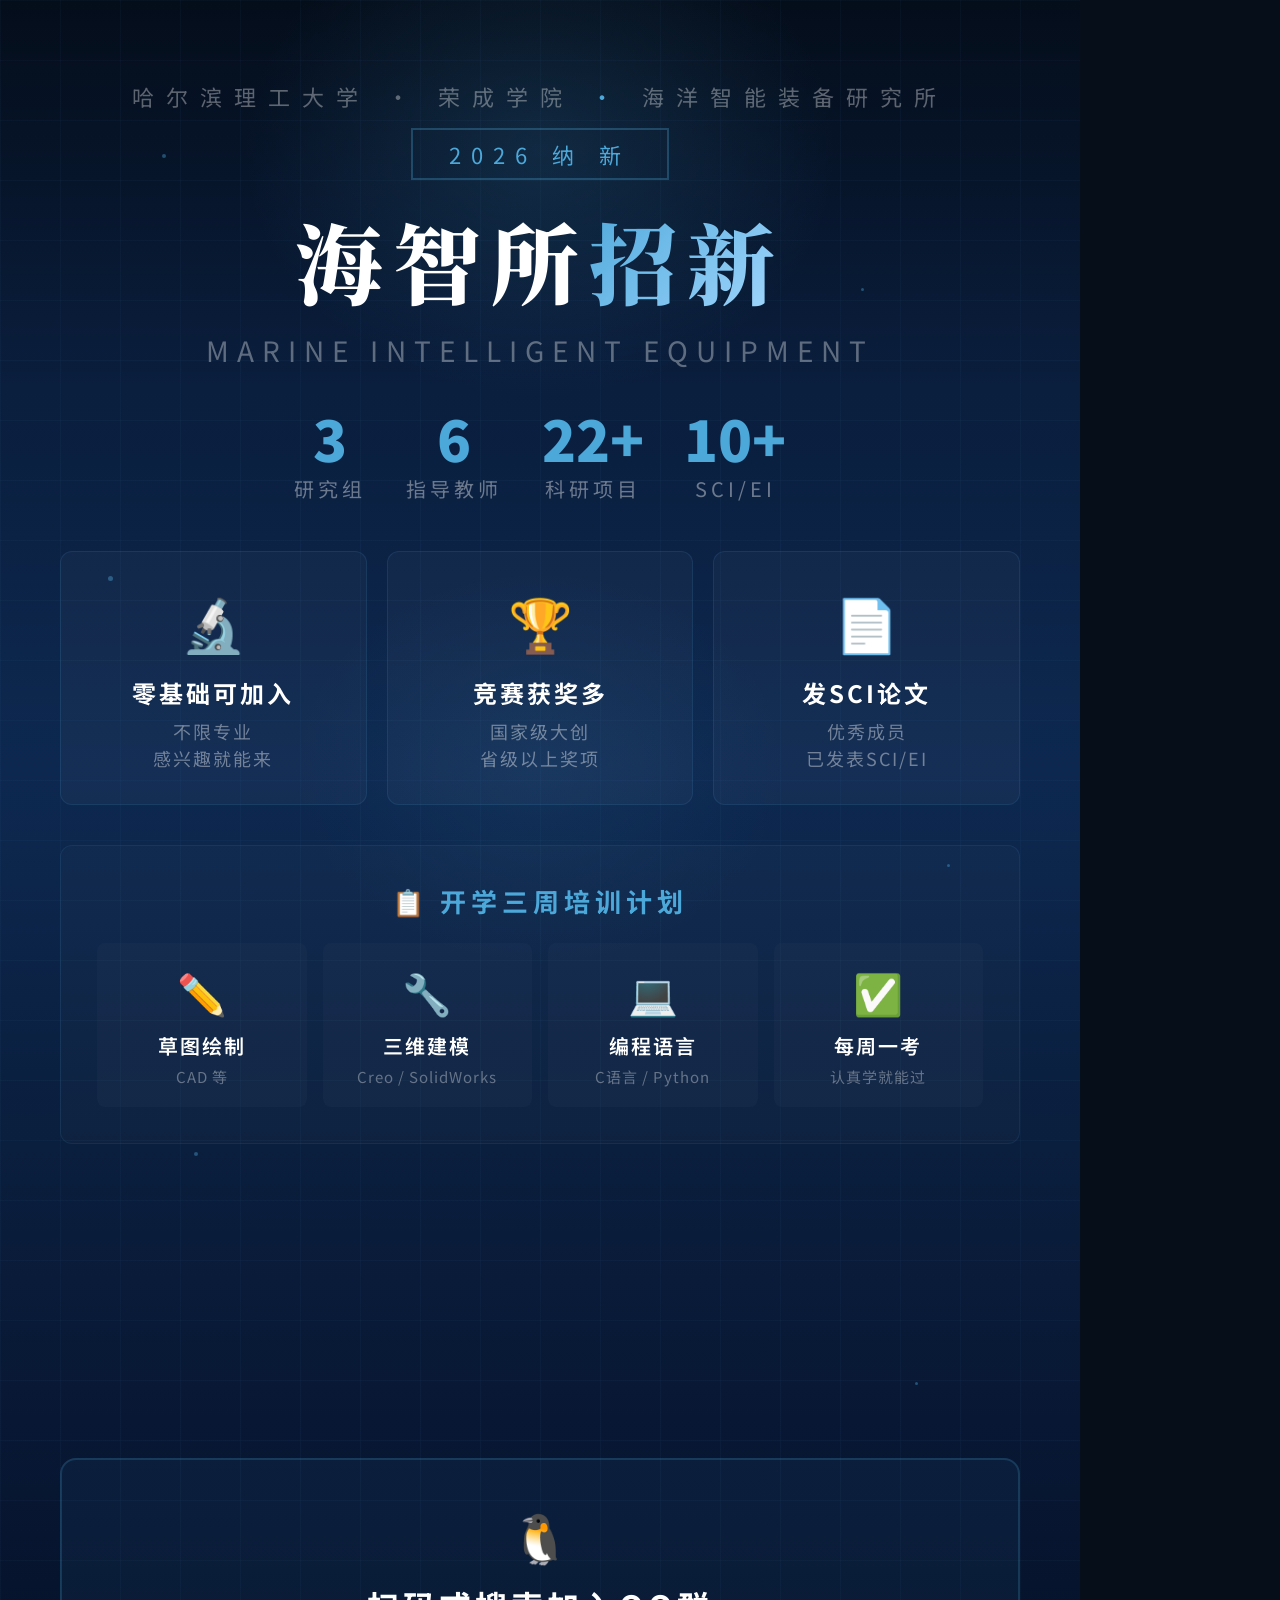
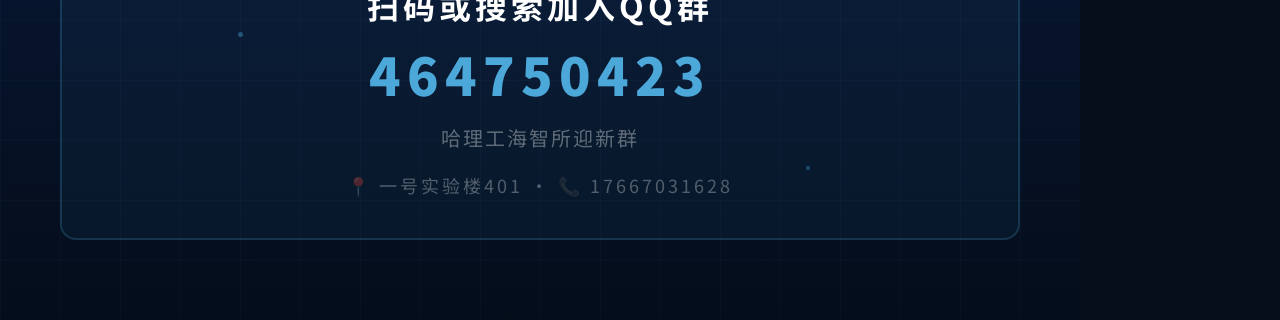
==== posters/douyin1.html @ 2e7282e6 "feat: 生成3张手机竖屏抖音纳新海报（1080x1920，含QQ群号464750423）" ====
<!DOCTYPE html>
<html lang="zh-CN">
<head>
<meta charset="UTF-8">
<meta name="viewport" content="width=1080,height=1920">
<style>
@import url('https://fonts.googleapis.com/css2?family=Noto+Sans+SC:wght@300;400;500;700;900&family=Noto+Serif+SC:wght@600;700;900&display=swap');

* { margin: 0; padding: 0; box-sizing: border-box; }

body {
  width: 1080px;
  height: 1920px;
  overflow: hidden;
  font-family: 'Noto Sans SC', sans-serif;
  background: #060e1a;
  position: relative;
}

/* 动态渐变背景 */
.bg {
  position: absolute;
  inset: 0;
  background: linear-gradient(180deg, #040d1a 0%, #0a1e3d 20%, #0d2850 40%, #0a1e3d 60%, #071530 80%, #040d1a 100%);
  z-index: 0;
}

/* 光效 */
.glow-top {
  position: absolute;
  top: -100px; left: 50%; transform: translateX(-50%);
  width: 600px; height: 500px;
  background: radial-gradient(ellipse, rgba(77,168,218,0.15) 0%, transparent 70%);
  z-index: 0;
}
.glow-mid {
  position: absolute;
  top: 40%; left: 50%; transform: translate(-50%, -50%);
  width: 500px; height: 400px;
  background: radial-gradient(ellipse, rgba(77,168,218,0.08) 0%, transparent 70%);
  z-index: 0;
}

/* 网格 */
.grid {
  position: absolute;
  inset: 0;
  background-image:
    linear-gradient(rgba(77,168,218,0.04) 1px, transparent 1px),
    linear-gradient(90deg, rgba(77,168,218,0.04) 1px, transparent 1px);
  background-size: 60px 60px;
  z-index: 0;
}

/* 粒子 */
.particles {
  position: absolute;
  inset: 0;
  z-index: 1;
}
.p {
  position: absolute;
  border-radius: 50%;
  background: rgba(77,168,218,0.4);
}
.p1 { width: 4px; height: 4px; top: 8%; left: 15%; }
.p2 { width: 3px; height: 3px; top: 15%; right: 20%; }
.p3 { width: 5px; height: 5px; top: 30%; left: 10%; }
.p4 { width: 3px; height: 3px; top: 45%; right: 12%; }
.p5 { width: 4px; height: 4px; top: 60%; left: 18%; }
.p6 { width: 3px; height: 3px; top: 72%; right: 15%; }
.p7 { width: 5px; height: 5px; top: 85%; left: 22%; }
.p8 { width: 4px; height: 4px; top: 92%; right: 25%; }

.content {
  position: relative;
  z-index: 2;
  padding: 80px 60px;
  height: 100%;
  display: flex;
  flex-direction: column;
}

/* 顶部 */
.top-tag {
  text-align: center;
  margin-bottom: 16px;
}
.top-tag span {
  font-size: 22px;
  letter-spacing: 12px;
  color: rgba(255,255,255,0.35);
}
.top-tag .dot {
  color: #4da8da;
}

/* 主标题 */
.hero {
  text-align: center;
  margin-bottom: 40px;
}
.hero .badge {
  display: inline-block;
  font-size: 22px;
  letter-spacing: 10px;
  color: #4da8da;
  border: 2px solid rgba(77,168,218,0.3);
  padding: 8px 36px;
  margin-bottom: 28px;
}
.hero h1 {
  font-family: 'Noto Serif SC', serif;
  font-size: 88px;
  font-weight: 900;
  color: #fff;
  letter-spacing: 10px;
  line-height: 1.2;
  margin-bottom: 16px;
}
.hero h1 .hl {
  background: linear-gradient(135deg, #4da8da, #a5d8ff);
  -webkit-background-clip: text;
  -webkit-text-fill-color: transparent;
  background-clip: text;
}
.hero .sub {
  font-size: 28px;
  color: rgba(255,255,255,0.35);
  letter-spacing: 8px;
}

/* 数据条 */
.stats {
  display: flex;
  justify-content: center;
  gap: 40px;
  margin-bottom: 48px;
}
.stat {
  text-align: center;
}
.stat .num {
  font-size: 56px;
  font-weight: 900;
  color: #4da8da;
  line-height: 1;
}
.stat .lbl {
  font-size: 20px;
  color: rgba(255,255,255,0.4);
  letter-spacing: 4px;
  margin-top: 8px;
}

/* 亮点卡片 */
.highlights {
  display: flex;
  gap: 20px;
  margin-bottom: 40px;
}
.hl-card {
  flex: 1;
  background: rgba(255,255,255,0.03);
  border: 1px solid rgba(77,168,218,0.12);
  border-radius: 12px;
  padding: 32px 20px;
  text-align: center;
}
.hl-card .icon {
  font-size: 52px;
  margin-bottom: 16px;
}
.hl-card .title {
  font-size: 24px;
  color: #fff;
  font-weight: 700;
  letter-spacing: 3px;
  margin-bottom: 8px;
}
.hl-card .desc {
  font-size: 18px;
  color: rgba(255,255,255,0.4);
  letter-spacing: 2px;
  line-height: 1.5;
}

/* 培训说明 */
.training {
  background: rgba(255,255,255,0.02);
  border: 1px solid rgba(77,168,218,0.1);
  border-radius: 12px;
  padding: 36px;
  margin-bottom: 40px;
}
.training h3 {
  font-size: 26px;
  color: #4da8da;
  letter-spacing: 5px;
  text-align: center;
  margin-bottom: 24px;
}
.train-items {
  display: flex;
  gap: 16px;
}
.train-item {
  flex: 1;
  text-align: center;
  padding: 20px 12px;
  background: rgba(255,255,255,0.02);
  border-radius: 8px;
}
.train-item .t-icon {
  font-size: 40px;
  margin-bottom: 10px;
}
.train-item .t-name {
  font-size: 20px;
  color: #fff;
  font-weight: 600;
  letter-spacing: 2px;
  margin-bottom: 6px;
}
.train-item .t-example {
  font-size: 15px;
  color: rgba(255,255,255,0.35);
  letter-spacing: 1px;
}

/* QQ群 CTA */
.qq-section {
  text-align: center;
  margin-top: auto;
  padding: 40px;
  background: rgba(77,168,218,0.06);
  border: 2px solid rgba(77,168,218,0.2);
  border-radius: 16px;
}
.qq-section .qq-icon {
  font-size: 48px;
  margin-bottom: 12px;
}
.qq-section h2 {
  font-size: 32px;
  color: #fff;
  font-weight: 700;
  letter-spacing: 4px;
  margin-bottom: 8px;
}
.qq-section .qq-num {
  font-size: 52px;
  font-weight: 900;
  color: #4da8da;
  letter-spacing: 6px;
  margin-bottom: 12px;
}
.qq-section .qq-hint {
  font-size: 20px;
  color: rgba(255,255,255,0.35);
  letter-spacing: 2px;
}
.qq-section .contact-row {
  margin-top: 20px;
  font-size: 18px;
  color: rgba(255,255,255,0.3);
  letter-spacing: 3px;
}
</style>
</head>
<body>
<div class="bg"></div>
<div class="grid"></div>
<div class="glow-top"></div>
<div class="glow-mid"></div>
<div class="particles">
  <div class="p p1"></div><div class="p p2"></div><div class="p p3"></div><div class="p p4"></div>
  <div class="p p5"></div><div class="p p6"></div><div class="p p7"></div><div class="p p8"></div>
</div>

<div class="content">
  <div class="top-tag">
    <span>哈尔滨理工大学 · 荣成学院<span class="dot"> · </span>海洋智能装备研究所</span>
  </div>

  <div class="hero">
    <div class="badge">2026 纳 新</div>
    <h1>海智所<span class="hl">招新</span></h1>
    <div class="sub">MARINE INTELLIGENT EQUIPMENT</div>
  </div>

  <div class="stats">
    <div class="stat">
      <div class="num">3</div>
      <div class="lbl">研究组</div>
    </div>
    <div class="stat">
      <div class="num">6</div>
      <div class="lbl">指导教师</div>
    </div>
    <div class="stat">
      <div class="num">22+</div>
      <div class="lbl">科研项目</div>
    </div>
    <div class="stat">
      <div class="num">10+</div>
      <div class="lbl">SCI/EI</div>
    </div>
  </div>

  <div class="highlights">
    <div class="hl-card">
      <div class="icon">🔬</div>
      <div class="title">零基础可加入</div>
      <div class="desc">不限专业<br>感兴趣就能来</div>
    </div>
    <div class="hl-card">
      <div class="icon">🏆</div>
      <div class="title">竞赛获奖多</div>
      <div class="desc">国家级大创<br>省级以上奖项</div>
    </div>
    <div class="hl-card">
      <div class="icon">📄</div>
      <div class="title">发SCI论文</div>
      <div class="desc">优秀成员<br>已发表SCI/EI</div>
    </div>
  </div>

  <div class="training">
    <h3>📋 开学三周培训计划</h3>
    <div class="train-items">
      <div class="train-item">
        <div class="t-icon">✏️</div>
        <div class="t-name">草图绘制</div>
        <div class="t-example">CAD 等</div>
      </div>
      <div class="train-item">
        <div class="t-icon">🔧</div>
        <div class="t-name">三维建模</div>
        <div class="t-example">Creo / SolidWorks</div>
      </div>
      <div class="train-item">
        <div class="t-icon">💻</div>
        <div class="t-name">编程语言</div>
        <div class="t-example">C语言 / Python</div>
      </div>
      <div class="train-item">
        <div class="t-icon">✅</div>
        <div class="t-name">每周一考</div>
        <div class="t-example">认真学就能过</div>
      </div>
    </div>
  </div>

  <div class="qq-section">
    <div class="qq-icon">🐧</div>
    <h2>扫码或搜索加入QQ群</h2>
    <div class="qq-num">464750423</div>
    <div class="qq-hint">哈理工海智所迎新群</div>
    <div class="contact-row">📍 一号实验楼401 · 📞 17667031628</div>
  </div>
</div>
</body>
</html>
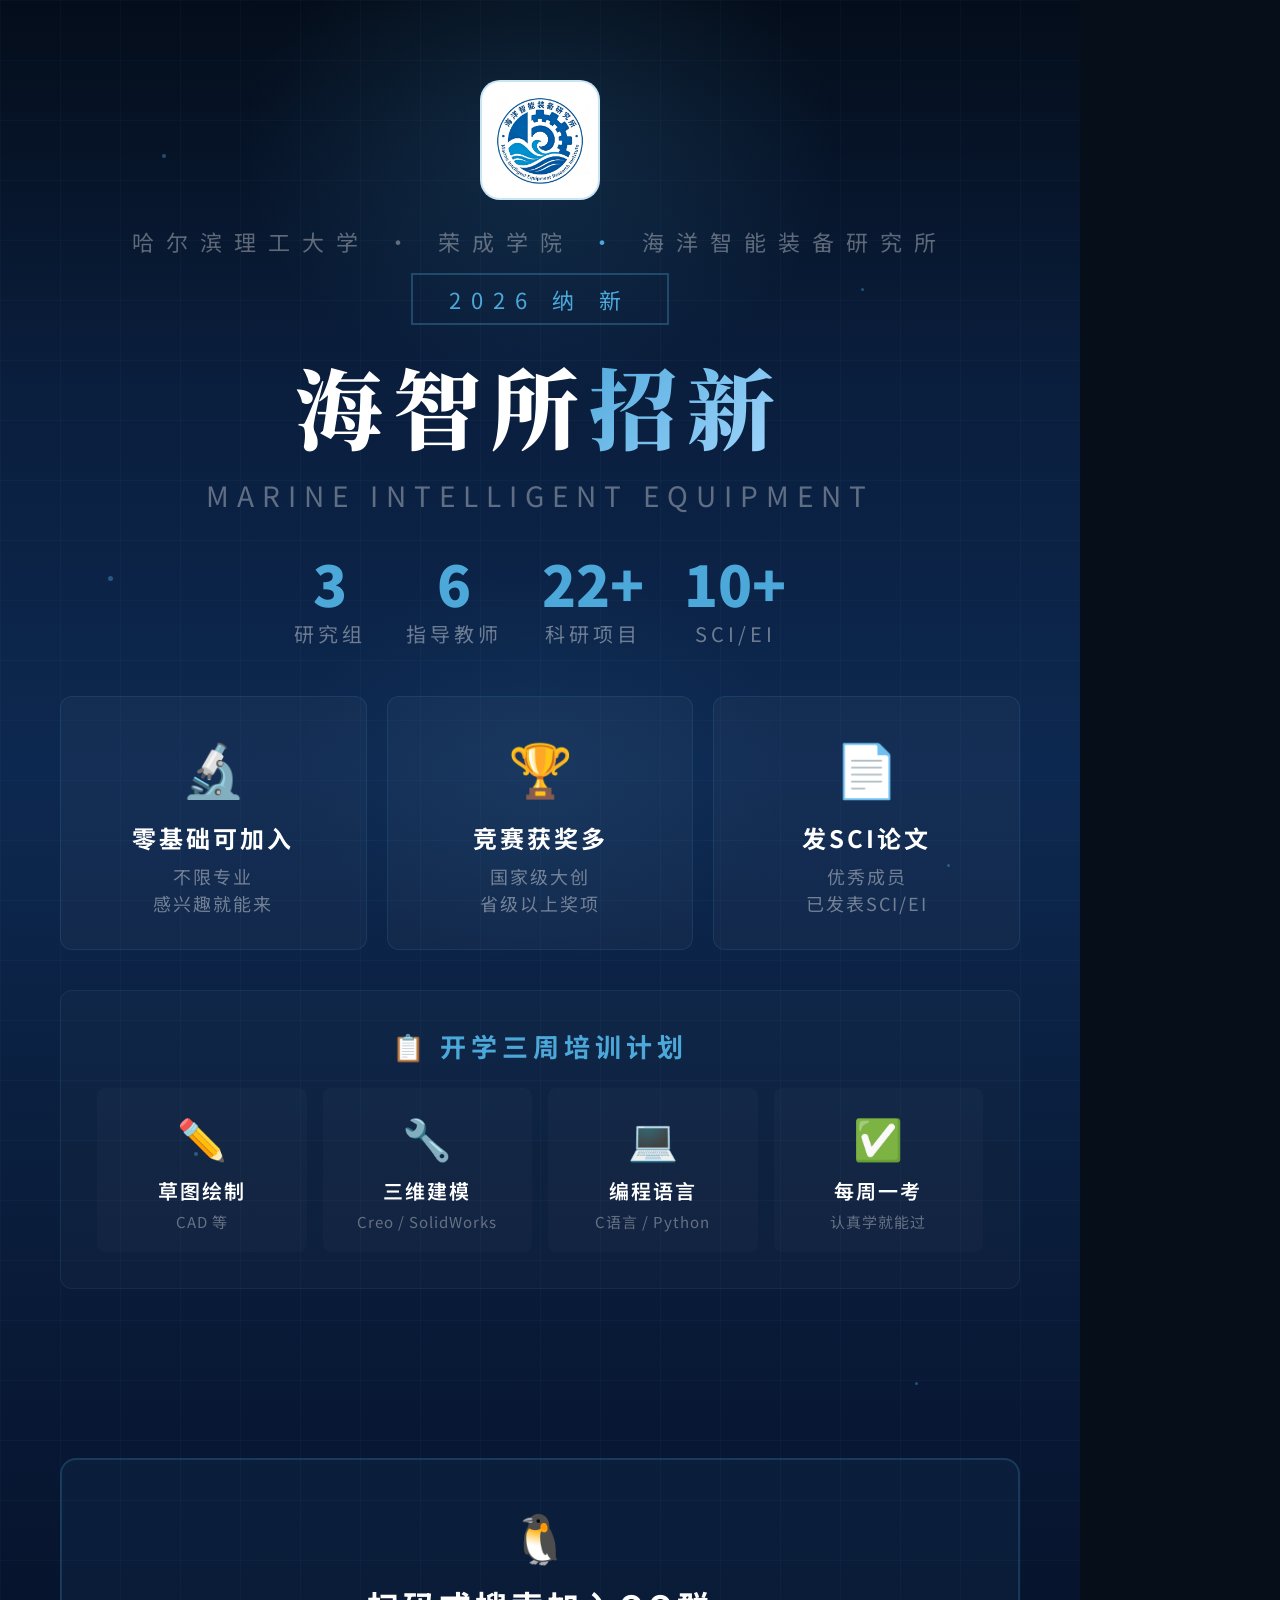
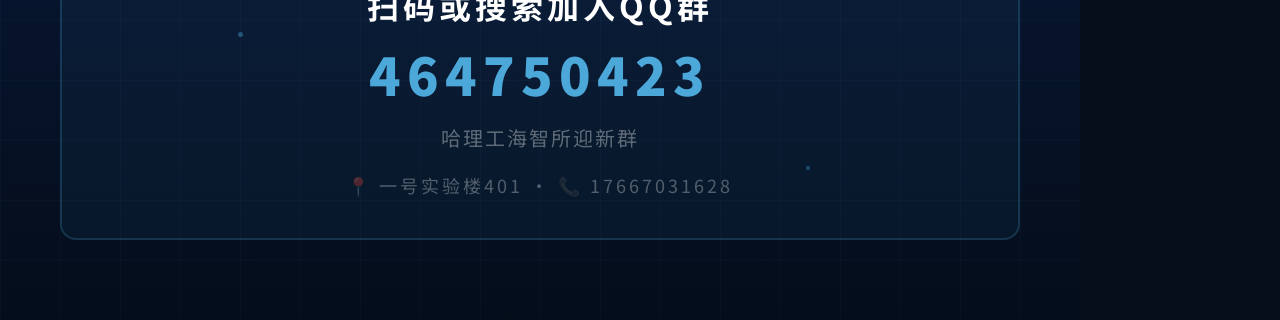
==== commit 714a048c: "fix: 恢复原版抖音海报，顶部加上海智所logo" ====
--- a/posters/douyin1.html
+++ b/posters/douyin1.html
@@ -279,6 +279,9 @@
 </div>
 
 <div class="content">
+  <div style="text-align:center;margin-bottom:20px;">
+    <img src="../assets/gallery/haizhisuo-logo.jpg" alt="海智所" style="width:120px;height:120px;border-radius:20px;border:2px solid rgba(77,168,218,0.3);object-fit:contain;background:white;padding:8px;">
+  </div>
   <div class="top-tag">
     <span>哈尔滨理工大学 · 荣成学院<span class="dot"> · </span>海洋智能装备研究所</span>
   </div>
